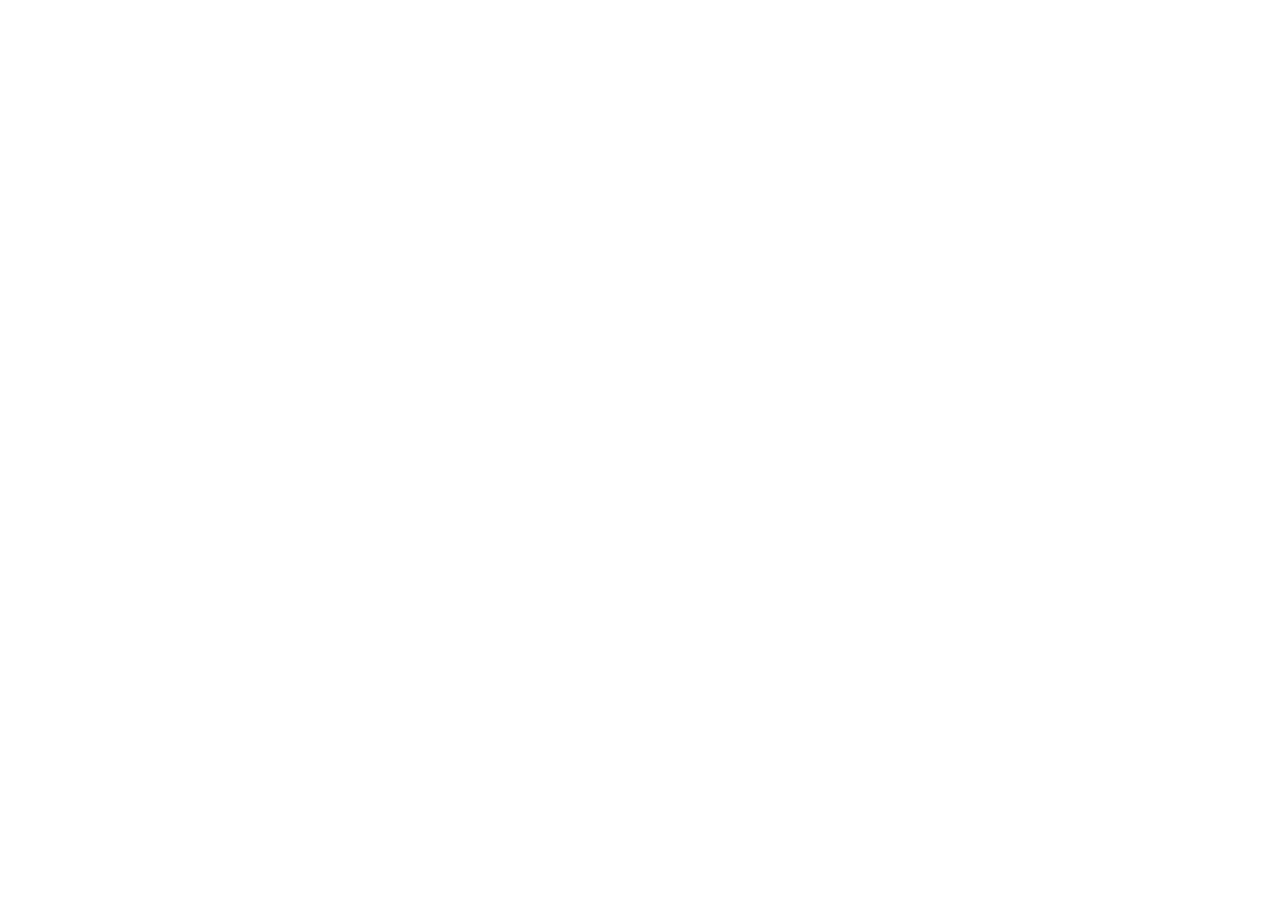
==== index.html @ 13519979 "Judah Beam web, from TheBox 1237421" ====
<!DOCTYPE html>
<html>
<head>
  <!--
    If you are serving your web app in a path other than the root, change the
    href value below to reflect the base path you are serving from.

    The path provided below has to start and end with a slash "/" in order for
    it to work correctly.

    For more details:
    * https://developer.mozilla.org/en-US/docs/Web/HTML/Element/base

    This is a placeholder for base href that will be replaced by the value of
    the `--base-href` argument provided to `flutter build`.
  -->
  <base href="/">

  <meta charset="UTF-8">
  <meta content="IE=Edge" http-equiv="X-UA-Compatible">
  <meta name="description" content="A new Flutter project.">

  <!-- iOS meta tags & icons -->
  <meta name="mobile-web-app-capable" content="yes">
  <meta name="apple-mobile-web-app-status-bar-style" content="black">
  <meta name="apple-mobile-web-app-title" content="Judah Beam">
  <link rel="apple-touch-icon" href="icons/Icon-192.png">

  <!-- Favicon -->
  <link rel="icon" type="image/png" href="favicon.png"/>

  <title>Judah Beam</title>
  <link rel="manifest" href="manifest.json">
</head>
<body>
  <!--
    You can customize the "flutter_bootstrap.js" script.
    This is useful to provide a custom configuration to the Flutter loader
    or to give the user feedback during the initialization process.

    For more details:
    * https://docs.flutter.dev/platform-integration/web/initialization
  -->
  <script src="flutter_bootstrap.js" async></script>
</body>
</html>
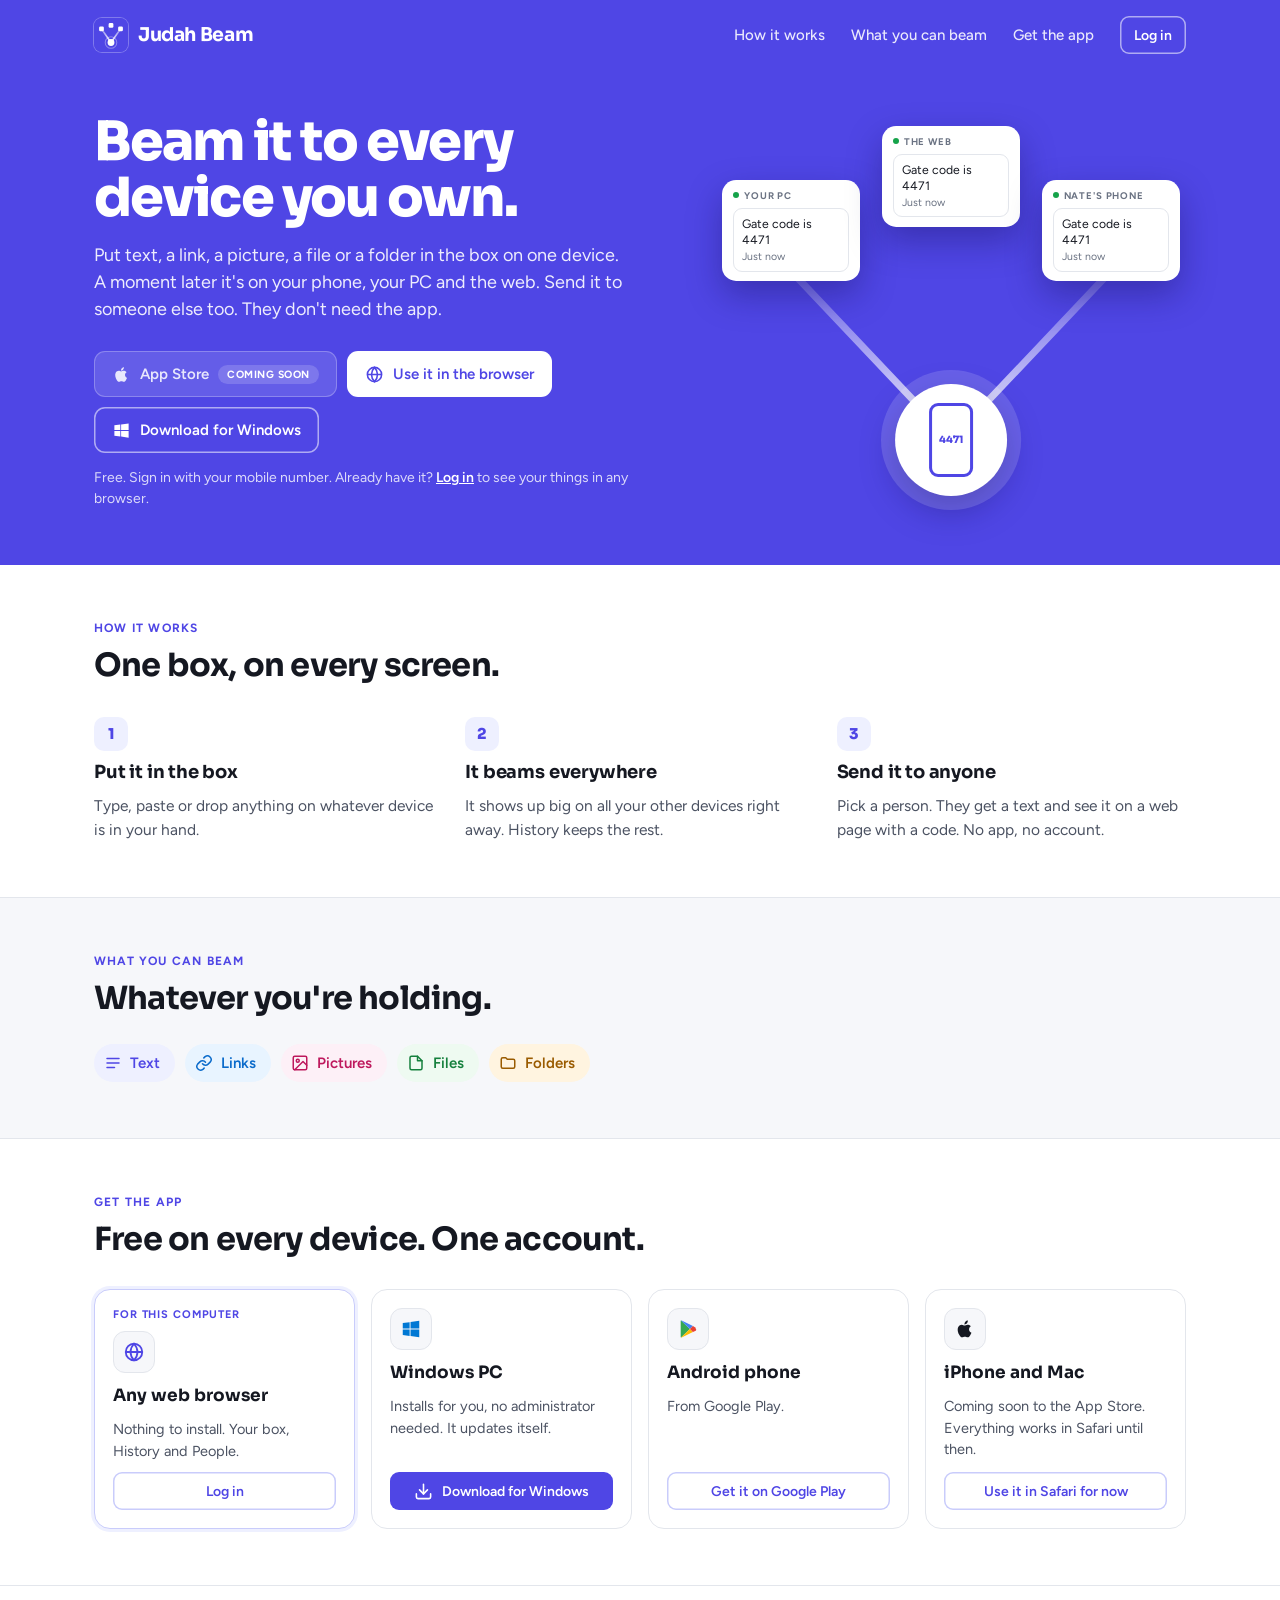
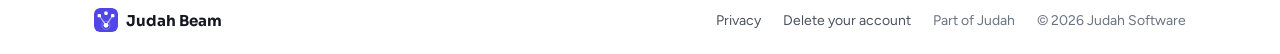
==== commit c6550ab8: "Judah Beam web, from TheBox a375546" ====
--- a/index.html
+++ b/index.html
@@ -1,46 +1,157 @@
-<!DOCTYPE html>
-<html>
-<head>
-  <!--
-    If you are serving your web app in a path other than the root, change the
-    href value below to reflect the base path you are serving from.
-
-    The path provided below has to start and end with a slash "/" in order for
-    it to work correctly.
-
-    For more details:
-    * https://developer.mozilla.org/en-US/docs/Web/HTML/Element/base
-
-    This is a placeholder for base href that will be replaced by the value of
-    the `--base-href` argument provided to `flutter build`.
-  -->
-  <base href="/">
-
-  <meta charset="UTF-8">
-  <meta content="IE=Edge" http-equiv="X-UA-Compatible">
-  <meta name="description" content="A new Flutter project.">
-
-  <!-- iOS meta tags & icons -->
-  <meta name="mobile-web-app-capable" content="yes">
-  <meta name="apple-mobile-web-app-status-bar-style" content="black">
-  <meta name="apple-mobile-web-app-title" content="Judah Beam">
-  <link rel="apple-touch-icon" href="icons/Icon-192.png">
-
-  <!-- Favicon -->
-  <link rel="icon" type="image/png" href="favicon.png"/>
-
-  <title>Judah Beam</title>
-  <link rel="manifest" href="manifest.json">
-</head>
-<body>
-  <!--
-    You can customize the "flutter_bootstrap.js" script.
-    This is useful to provide a custom configuration to the Flutter loader
-    or to give the user feedback during the initialization process.
-
-    For more details:
-    * https://docs.flutter.dev/platform-integration/web/initialization
-  -->
-  <script src="flutter_bootstrap.js" async></script>
-</body>
-</html>
+<!doctype html>
+<html lang="en">
+<head>
+<meta charset="utf-8">
+<meta name="viewport" content="width=device-width, initial-scale=1">
+<title>Judah Beam: beam it to every device you own</title>
+<meta name="description" content="Put text, a link, a picture, a file or a folder in the box on one device. A moment later it's on your phone, your PC and the web. Free for Windows, Android and any web browser.">
+<meta name="theme-color" content="#4f46e5">
+<meta name="color-scheme" content="light dark">
+<link rel="icon" href="favicon.svg" type="image/svg+xml">
+<link rel="icon" href="favicon.png" type="image/png" sizes="64x64">
+<link rel="apple-touch-icon" href="apple-touch-icon.png">
+<link rel="preconnect" href="https://fonts.googleapis.com">
+<link rel="preconnect" href="https://fonts.gstatic.com" crossorigin>
+<link rel="stylesheet" href="https://fonts.googleapis.com/css2?family=Sora:wght@600;700;800&family=Figtree:wght@400;500;600;700&display=swap">
+<link rel="stylesheet" href="styles.css">
+</head>
+<body>
+<!-- The Judah Beam website, www.judahbeam.com. Built to the approved mockup
+     design/website-mockup.html (Step 2). The web app itself lives at /app/.
+     No framework, no build step; site.js puts the visitor's device first. -->
+
+<svg width="0" height="0" style="position:absolute" aria-hidden="true" focusable="false">
+  <defs>
+    <symbol id="i-win" viewBox="0 0 24 24"><path fill="currentColor" d="M3 5.5 10.5 4.5v7H3zM11.5 4.4 21 3v8.5h-9.5zM3 12.5h7.5v7L3 18.5zM11.5 12.5H21V21l-9.5-1.4z"/></symbol>
+    <symbol id="i-apple" viewBox="0 0 24 24"><path fill="currentColor" d="M16.4 12.6c0-2.3 1.9-3.4 2-3.5-1.1-1.6-2.8-1.8-3.4-1.8-1.4-.1-2.8.9-3.5.9s-1.8-.9-3-.9C7 7.3 5.6 8.2 4.8 9.6c-1.6 2.8-.4 7 1.2 9.2.8 1.1 1.7 2.4 2.9 2.3 1.2 0 1.6-.7 3-.7s1.8.7 3 .7c1.3 0 2.1-1.1 2.8-2.3.9-1.3 1.3-2.5 1.3-2.6 0 0-2.6-1-2.6-3.6zM14.1 5.8c.6-.8 1.1-1.9 1-3-.9 0-2.1.6-2.7 1.4-.6.7-1.1 1.8-1 2.9 1 .1 2.1-.5 2.7-1.3z"/></symbol>
+    <symbol id="i-play" viewBox="0 0 24 24"><path fill="#34a853" d="M4 3.2v17.6c0 .3.2.5.4.6l9.7-9.4L4.4 2.6c-.2.1-.4.3-.4.6z"/><path fill="#fbbc04" d="m17.4 15.3-3.3-3.3L4.4 21.4c.2.1.5.1.7 0l12.3-6.1z"/><path fill="#4285f4" d="m17.4 8.7-12.3-6c-.2-.1-.5-.1-.7-.1l9.7 9.4 3.3-3.3z"/><path fill="#ea4335" d="M20.4 10.6 17.4 8.7 14.1 12l3.3 3.3 3-1.5c.8-.5.8-1.7 0-2.2z"/></symbol>
+    <symbol id="i-globe" viewBox="0 0 24 24"><g fill="none" stroke="currentColor" stroke-width="2"><circle cx="12" cy="12" r="9"/><path d="M3 12h18M12 3c2.5 2.7 3.8 5.7 3.8 9s-1.3 6.3-3.8 9c-2.5-2.7-3.8-5.7-3.8-9S9.5 5.7 12 3z"/></g></symbol>
+    <symbol id="i-save" viewBox="0 0 24 24"><g fill="none" stroke="currentColor" stroke-width="2" stroke-linecap="round" stroke-linejoin="round"><path d="M21 15v4a2 2 0 0 1-2 2H5a2 2 0 0 1-2-2v-4"/><path d="m7 10 5 5 5-5"/><path d="M12 15V3"/></g></symbol>
+    <symbol id="i-text" viewBox="0 0 24 24"><path d="M4 6h16M4 12h16M4 18h10"/></symbol>
+    <symbol id="i-link" viewBox="0 0 24 24"><path d="M10 13a5 5 0 0 0 7.5.5l3-3a5 5 0 0 0-7-7l-1.7 1.7"/><path d="M14 11a5 5 0 0 0-7.5-.5l-3 3a5 5 0 0 0 7 7l1.7-1.7"/></symbol>
+    <symbol id="i-pic" viewBox="0 0 24 24"><rect x="3" y="3" width="18" height="18" rx="2"/><circle cx="9" cy="9" r="2"/><path d="m21 15-5-5L5 21"/></symbol>
+    <symbol id="i-file" viewBox="0 0 24 24"><path d="M14 3H6a2 2 0 0 0-2 2v14a2 2 0 0 0 2 2h12a2 2 0 0 0 2-2V9z"/><path d="M14 3v6h6"/></symbol>
+    <symbol id="i-folder" viewBox="0 0 24 24"><path d="M3 7a2 2 0 0 1 2-2h4l2 2h8a2 2 0 0 1 2 2v8a2 2 0 0 1-2 2H5a2 2 0 0 1-2-2z"/></symbol>
+  </defs>
+</svg>
+
+<a class="skip" href="#main">Skip to the content</a>
+
+<header class="snav">
+  <div class="wrap navin">
+    <a class="brand" href="./" aria-label="Judah Beam, home"><img class="mark" src="favicon.svg" alt="" width="34" height="34">Judah Beam</a>
+    <nav class="links" aria-label="On this page">
+      <a href="#how">How it works</a><a href="#what">What you can beam</a><a href="#get">Get the app</a>
+    </nav>
+    <a class="btn ghost sm" href="/app/">Log in</a>
+  </div>
+</header>
+
+<main id="main">
+  <section class="hero">
+    <div class="wrap heroin">
+      <div class="herotext">
+        <h1>Beam it to every device you own.</h1>
+        <p class="lede">Put text, a link, a picture, a file or a folder in the box on one device. A moment later it's on your phone, your PC and the web. Send it to someone else too. They don't need the app.</p>
+        <!-- Without JavaScript these show as they are (the Windows PC order); site.js
+             rearranges them for the visitor's device. -->
+        <div class="ctas" data-dlwrap>
+          <a class="btn white" id="cta-win" data-installer href="https://github.com/JudahSoftware/JudahBeam-releases/releases/latest"><svg aria-hidden="true"><use href="#i-win"/></svg>Download for Windows</a>
+          <a class="btn ghost" id="cta-play" href="https://play.google.com/store/apps/details?id=com.judah.beam"><svg aria-hidden="true"><use href="#i-play"/></svg>Google Play</a>
+          <span class="btn off" id="cta-apple"><svg aria-hidden="true"><use href="#i-apple"/></svg>App Store <span class="soon">Coming soon</span></span>
+          <a class="btn ghost" id="cta-web" href="/app/" hidden><svg aria-hidden="true"><use href="#i-globe"/></svg><span class="label">Use it in the browser</span></a>
+          <p class="dlnote" hidden role="status"><b>Downloading.</b> Open JudahBeam-Setup when it finishes. If Windows says it protected your PC, click More info, then Run anyway.</p>
+        </div>
+        <p class="fine" id="hero-fine">Free. Sign in with your mobile number. <span class="more">Already have it? <a href="/app/">Log in</a> to see your things in any browser.</span></p>
+      </div>
+      <div class="beam" aria-hidden="true">
+        <svg class="rays" viewBox="0 0 470 380" focusable="false">
+          <defs><linearGradient id="ray" x1="0" y1="1" x2="0" y2="0"><stop offset="0" stop-color="#fff" stop-opacity=".9"/><stop offset="1" stop-color="#fff" stop-opacity=".15"/></linearGradient></defs>
+          <g stroke="url(#ray)" stroke-width="7" stroke-linecap="round"><line x1="235" y1="318" x2="76" y2="150"/><line x1="235" y1="318" x2="235" y2="98"/><line x1="235" y1="318" x2="394" y2="150"/></g>
+        </svg>
+        <div class="dev d1"><span class="lab"><i></i>Your PC</span><div class="it">Gate code is 4471<small>Just now</small></div></div>
+        <div class="dev d2"><span class="lab"><i></i>The web</span><div class="it">Gate code is 4471<small>Just now</small></div></div>
+        <div class="dev d3"><span class="lab"><i></i>Nate's phone</span><div class="it">Gate code is 4471<small>Just now</small></div></div>
+        <div class="src"><span class="mini">4471</span></div>
+      </div>
+    </div>
+  </section>
+
+  <section class="band" id="how" aria-labelledby="how-h">
+    <div class="wrap">
+      <span class="eyebrow">How it works</span>
+      <h2 id="how-h">One box, on every screen.</h2>
+      <ol class="steps">
+        <li class="step"><span class="n" aria-hidden="true">1</span><h3>Put it in the box</h3><p>Type, paste or drop anything on whatever device is in your hand.</p></li>
+        <li class="step"><span class="n" aria-hidden="true">2</span><h3>It beams everywhere</h3><p>It shows up big on all your other devices right away. History keeps the rest.</p></li>
+        <li class="step"><span class="n" aria-hidden="true">3</span><h3>Send it to anyone</h3><p>Pick a person. They get a text and see it on a web page with a code. No app, no account.</p></li>
+      </ol>
+    </div>
+  </section>
+
+  <section class="band alt" id="what" aria-labelledby="what-h">
+    <div class="wrap">
+      <span class="eyebrow">What you can beam</span>
+      <h2 id="what-h">Whatever you're holding.</h2>
+      <ul class="kinds">
+        <li class="kind k-text"><svg aria-hidden="true"><use href="#i-text"/></svg>Text</li>
+        <li class="kind k-link"><svg aria-hidden="true"><use href="#i-link"/></svg>Links</li>
+        <li class="kind k-pic"><svg aria-hidden="true"><use href="#i-pic"/></svg>Pictures</li>
+        <li class="kind k-file"><svg aria-hidden="true"><use href="#i-file"/></svg>Files</li>
+        <li class="kind k-folder"><svg aria-hidden="true"><use href="#i-folder"/></svg>Folders</li>
+      </ul>
+    </div>
+  </section>
+
+  <section class="band" id="get" aria-labelledby="get-h">
+    <div class="wrap">
+      <span class="eyebrow">Get the app</span>
+      <h2 id="get-h">Free on every device. One account.</h2>
+      <div class="gets" id="gets">
+        <div class="get" id="get-win" data-dlwrap>
+          <span class="tag"></span>
+          <span class="ic win" aria-hidden="true"><svg><use href="#i-win"/></svg></span>
+          <h3>Windows PC</h3>
+          <p class="say">Installs for you, no administrator needed. It updates itself.</p>
+          <div class="acts"><a class="btn brand sm" data-installer href="https://github.com/JudahSoftware/JudahBeam-releases/releases/latest"><svg aria-hidden="true"><use href="#i-save"/></svg>Download for Windows</a></div>
+          <p class="dlnote" hidden role="status"><b>Downloading.</b> Open JudahBeam-Setup when it finishes. If Windows says it protected your PC, click More info, then Run anyway.</p>
+        </div>
+        <div class="get" id="get-android">
+          <span class="tag"></span>
+          <span class="ic" aria-hidden="true"><svg><use href="#i-play"/></svg></span>
+          <h3>Android phone</h3>
+          <p class="say">From Google Play.</p>
+          <div class="acts"><a class="btn line sm" href="https://play.google.com/store/apps/details?id=com.judah.beam">Get it on Google Play</a></div>
+        </div>
+        <div class="get" id="get-apple">
+          <span class="tag"></span>
+          <span class="ic" aria-hidden="true"><svg><use href="#i-apple"/></svg></span>
+          <h3>iPhone and Mac</h3>
+          <p class="say">Coming soon to the App Store. Everything works in Safari until then.</p>
+          <div class="acts"><a class="btn line sm" href="/app/">Use it in Safari for now</a></div>
+        </div>
+        <div class="get" id="get-web">
+          <span class="tag"></span>
+          <span class="ic accent" aria-hidden="true"><svg><use href="#i-globe"/></svg></span>
+          <h3>Any web browser</h3>
+          <p class="say">Nothing to install. Your box, History and People.</p>
+          <div class="acts"><a class="btn line sm" href="/app/">Log in</a></div>
+        </div>
+      </div>
+    </div>
+  </section>
+</main>
+
+<footer class="foot">
+  <div class="wrap footin">
+    <span class="brand"><img class="mark" src="favicon.svg" alt="" width="24" height="24">Judah Beam</span>
+    <a href="https://judahbeam.pages.dev/privacy">Privacy</a>
+    <a href="https://judahbeam.pages.dev/delete-account">Delete your account</a>
+    <span>Part of Judah</span>
+    <span>© 2026 Judah Software</span>
+  </div>
+</footer>
+
+<script src="site.js"></script>
+</body>
+</html>
--- a/styles.css
+++ b/styles.css
@@ -0,0 +1,171 @@
+/* The Judah Beam website, www.judahbeam.com. The look of the approved mockup
+   design/website-mockup.html: the logo's purple, white marks, Sora for headings and
+   Figtree for reading text. Light and dark follow the visitor's device; the top bar
+   and the hero stay purple in both. No framework, no build step. */
+:root {
+  --brand: #4f46e5;          /* the logo's purple: top bar, hero, filled buttons */
+  --accent: #4f46e5;         /* purple used as text or lines on the page */
+  --accent-soft: #eef0ff; --accent-line: #c9ccfb;
+  --page: #ffffff; --surface: #ffffff; --surface-2: #f6f7fa; --line: #e3e6ec; --line-2: #d5d9e1;
+  --ink: #151821; --ink-2: #4b5262; --ink-3: #6b7383;
+  --link-bg: #e8f4ff; --link-fg: #0b6bcb; --file-bg: #eefaf1; --file-fg: #15803d;
+  --pic-bg: #fdf0f7; --pic-fg: #be185d; --folder-bg: #fff4e0; --folder-fg: #9a5b00;
+  --ok: #16a34a; --white: #ffffff; --win: #0078d4;
+  --display: "Sora", "Segoe UI", system-ui, sans-serif;
+  --body: "Figtree", "Segoe UI", system-ui, -apple-system, Roboto, sans-serif;
+  --gutter: 44px;
+  color-scheme: light dark;
+}
+@media (prefers-color-scheme: dark) {
+  :root {
+    --accent: #a5a0ff; --accent-soft: #24264a; --accent-line: #4a47a0;
+    --page: #12141b; --surface: #1b1e27; --surface-2: #171a22; --line: #2b3040; --line-2: #3a4050;
+    --ink: #eceef3; --ink-2: #b7bcc8; --ink-3: #959cab;
+    --link-bg: #1b2a3c; --link-fg: #6fb3f2; --file-bg: #1b2e22; --file-fg: #5fcb7f;
+    --pic-bg: #34202c; --pic-fg: #f08bbe; --folder-bg: #33270f; --folder-fg: #f0b45a;
+    --win: #4aa8f0;
+  }
+}
+
+* { box-sizing: border-box; }
+html { -webkit-text-size-adjust: 100%; scroll-behavior: smooth; }
+@media (prefers-reduced-motion: reduce) { html { scroll-behavior: auto; } }
+body { margin: 0; background: var(--page); color: var(--ink); font: 16px/1.5 var(--body); -webkit-font-smoothing: antialiased; overflow-x: hidden; }
+h1, h2, h3 { font-family: var(--display); text-wrap: balance; margin: 0; }
+p { margin: 0; }
+img, svg { display: block; }
+[hidden] { display: none !important; }
+
+/* one centred column for every band; never narrower than a 16px gutter each side */
+.wrap { max-width: 1180px; margin: 0 auto; padding-left: max(var(--gutter), env(safe-area-inset-left, 0px)); padding-right: max(var(--gutter), env(safe-area-inset-right, 0px)); }
+
+/* keyboard focus is always visible: white on the purple, purple on the page */
+:focus-visible { outline: 3px solid var(--accent); outline-offset: 3px; border-radius: 6px; }
+.snav :focus-visible, .hero :focus-visible { outline-color: var(--white); }
+.skip { position: absolute; left: 12px; top: -60px; z-index: 10; background: var(--white); color: var(--brand); font-weight: 700; padding: 10px 14px; border-radius: 10px; text-decoration: none; }
+.skip:focus { top: 12px; }
+
+/* ---------------------------------------------------------------- buttons */
+.btn { display: inline-flex; align-items: center; justify-content: center; gap: 9px; border-radius: 11px; font: 600 15px var(--body); text-decoration: none; white-space: nowrap; padding: 0 18px; min-height: 46px; border: 0; cursor: pointer; }
+.btn svg { width: 19px; height: 19px; flex: none; }
+.btn.white { background: var(--white); color: var(--brand); }
+.btn.white:hover { background: #f1f1ff; }
+.btn.ghost { background: transparent; color: var(--white); box-shadow: inset 0 0 0 1.5px rgba(255,255,255,.55); }
+.btn.ghost:hover { background: rgba(255,255,255,.1); }
+.btn.brand { background: var(--brand); color: var(--white); }
+.btn.brand:hover { background: #3d34c9; }
+.btn.line { background: var(--surface); color: var(--accent); box-shadow: inset 0 0 0 1.5px var(--accent-line); }
+.btn.line:hover { background: var(--accent-soft); }
+.btn.off { background: rgba(255,255,255,.12); color: rgba(255,255,255,.85); box-shadow: inset 0 0 0 1px rgba(255,255,255,.25); cursor: default; }
+.btn.sm { min-height: 38px; font-size: 14px; padding: 0 14px; border-radius: 9px; }
+.soon { font: 700 10.5px var(--body); letter-spacing: .05em; text-transform: uppercase; background: var(--surface-2); color: var(--ink-3); border: 1px solid var(--line); border-radius: 99px; padding: 2px 8px; white-space: nowrap; }
+.btn.off .soon { background: rgba(255,255,255,.16); color: var(--white); border-color: transparent; }
+
+/* ---------------------------------------------------------------- top bar */
+.snav { background: var(--brand); color: var(--white); }
+.navin { display: flex; align-items: center; gap: 26px; padding-top: 16px; padding-bottom: 16px; }
+.snav .brand { display: flex; align-items: center; gap: 10px; font: 700 19px var(--display); letter-spacing: -.02em; margin-right: auto; color: var(--white); text-decoration: none; }
+.snav .brand .mark { width: 34px; height: 34px; border-radius: 8px; box-shadow: 0 0 0 1px rgba(255,255,255,.28); }
+.snav .links { display: flex; gap: 26px; }
+.snav .links a { color: rgba(255,255,255,.88); text-decoration: none; font-weight: 500; font-size: 15px; }
+.snav .links a:hover { color: var(--white); text-decoration: underline; text-underline-offset: 4px; }
+
+/* ---------------------------------------------------------------- hero */
+.hero { background: var(--brand); color: var(--white); overflow: hidden; }
+.heroin { display: grid; grid-template-columns: minmax(0, 1fr) minmax(0, 470px); gap: 40px; align-items: center; padding-top: 44px; padding-bottom: 56px; }
+.hero h1 { font-size: 54px; line-height: 1.04; font-weight: 800; letter-spacing: -.035em; }
+.hero .lede { font-size: 18px; line-height: 1.5; color: rgba(255,255,255,.9); max-width: 540px; margin-top: 16px; }
+.hero .ctas { display: flex; flex-wrap: wrap; gap: 10px; margin-top: 28px; }
+.hero .fine { font-size: 14px; color: rgba(255,255,255,.8); margin-top: 14px; }
+.hero .fine a { color: var(--white); font-weight: 600; }
+
+/* the line after Download for Windows */
+.dlnote { flex-basis: 100%; border-radius: 12px; padding: 12px 14px; font-size: 14px; line-height: 1.45; background: var(--accent-soft); border: 1px solid var(--accent-line); color: var(--ink); }
+.hero .dlnote { background: rgba(255,255,255,.14); border-color: rgba(255,255,255,.3); color: var(--white); max-width: 540px; }
+.dlnote a { color: inherit; font-weight: 600; }
+
+/* the logo, grown into the hero: one phone at the bottom beams to three devices.
+   Laid out on a 470 x 380 picture; with container units it shrinks as one piece. */
+.beam { position: relative; width: 100%; max-width: 470px; margin: 0 auto; aspect-ratio: 470 / 380; container-type: inline-size; }
+.beam svg.rays { position: absolute; inset: 0; width: 100%; height: 100%; }
+.dev { position: absolute; background: #ffffff; color: #151821; border-radius: 14px; box-shadow: 0 14px 34px rgba(16,12,80,.35); padding: 10px 11px; width: 138px; width: 29.4cqw; padding: 2.1cqw 2.3cqw; border-radius: 3cqw; }
+.dev .lab { font: 700 9.5px var(--body); font-size: 2.05cqw; letter-spacing: .09em; text-transform: uppercase; color: #6b7383; display: flex; align-items: center; gap: 5px; white-space: nowrap; }
+.dev .lab i { width: 6px; height: 6px; border-radius: 50%; background: var(--ok); display: block; flex: none; }
+.dev .it { margin-top: 7px; margin-top: 1.5cqw; border: 1px solid #e3e6ec; border-radius: 9px; padding: 7px 8px; padding: 1.5cqw 1.7cqw; font-size: 12px; font-size: 2.6cqw; line-height: 1.3; }
+.dev .it small { display: block; color: #6b7383; font-size: 10.5px; font-size: 2.25cqw; margin-top: 2px; }
+.dev.d1 { left: 1.3%; top: 15.3%; }
+.dev.d2 { left: 35.3%; top: 1%; }
+.dev.d3 { right: 1.3%; top: 15.3%; }
+.src { position: absolute; left: 50%; bottom: 1.6%; transform: translateX(-50%); width: 23.8%; aspect-ratio: 1; border-radius: 50%; background: #ffffff; display: grid; place-items: center;
+  box-shadow: 0 0 0 14px rgba(255,255,255,.14), 0 14px 34px rgba(16,12,80,.35); box-shadow: 0 0 0 3cqw rgba(255,255,255,.14), 0 14px 34px rgba(16,12,80,.35); }
+.src .mini { width: 39%; height: 66%; border-radius: 9px; border: 3px solid var(--brand); display: grid; place-items: center; font: 800 10px var(--display); font-size: 2.15cqw; color: var(--brand); }
+
+/* ---------------------------------------------------------------- bands */
+.band { padding: 56px 0; }
+.band.alt { background: var(--surface-2); border-top: 1px solid var(--line); border-bottom: 1px solid var(--line); }
+.eyebrow { display: block; font: 700 12px var(--body); letter-spacing: .1em; text-transform: uppercase; color: var(--accent); }
+.band h2 { font-size: 32px; font-weight: 700; letter-spacing: -.025em; margin-top: 6px; }
+.steps { list-style: none; padding: 0; margin: 28px 0 0; display: grid; grid-template-columns: repeat(3, minmax(0, 1fr)); gap: 22px; }
+.step { display: flex; flex-direction: column; gap: 8px; }
+.step .n { width: 34px; height: 34px; border-radius: 10px; background: var(--accent-soft); color: var(--accent); font: 800 15px/34px var(--display); text-align: center; }
+.step h3 { font-size: 18px; font-weight: 700; letter-spacing: -.01em; }
+.step p { color: var(--ink-2); font-size: 15.5px; }
+.kinds { list-style: none; padding: 0; margin: 22px 0 0; display: flex; flex-wrap: wrap; gap: 10px; }
+.kind { display: inline-flex; align-items: center; gap: 8px; border-radius: 99px; padding: 8px 15px 8px 10px; font-weight: 600; font-size: 15px; }
+.kind svg { width: 18px; height: 18px; fill: none; stroke: currentColor; stroke-width: 2; stroke-linecap: round; stroke-linejoin: round; }
+.k-text { background: var(--accent-soft); color: var(--accent); }
+.k-link { background: var(--link-bg); color: var(--link-fg); }
+.k-pic { background: var(--pic-bg); color: var(--pic-fg); }
+.k-file { background: var(--file-bg); color: var(--file-fg); }
+.k-folder { background: var(--folder-bg); color: var(--folder-fg); }
+
+/* ---------------------------------------------------------------- get the app */
+.gets { display: grid; grid-template-columns: repeat(4, minmax(0, 1fr)); gap: 16px; margin-top: 26px; }
+.get { border: 1px solid var(--line); border-radius: 16px; padding: 18px; display: flex; flex-direction: column; gap: 10px; background: var(--surface); }
+.get.here { border-color: var(--accent-line); box-shadow: 0 0 0 3px var(--accent-soft); }
+.get .tag { font: 700 11px var(--body); letter-spacing: .08em; text-transform: uppercase; color: var(--accent); }
+.get .tag:empty { display: none; }
+.get .ic { width: 42px; height: 42px; border-radius: 12px; background: var(--surface-2); border: 1px solid var(--line); display: grid; place-items: center; color: var(--ink); }
+.get .ic.win { color: var(--win); }
+.get .ic.accent { color: var(--accent); }
+.get .ic svg { width: 22px; height: 22px; }
+.get h3 { font-size: 17px; font-weight: 700; }
+.get .say { color: var(--ink-2); font-size: 14.5px; flex: 1; }
+.get .acts { display: flex; flex-direction: column; gap: 8px; }
+
+/* ---------------------------------------------------------------- footer */
+.foot { border-top: 1px solid var(--line); color: var(--ink-3); font-size: 14px; }
+.footin { display: flex; flex-wrap: wrap; align-items: center; gap: 12px 22px; padding-top: 22px; padding-bottom: 22px; }
+.foot .brand { display: flex; align-items: center; gap: 8px; font: 700 15px var(--display); color: var(--ink); margin-right: auto; }
+.foot .brand .mark { width: 24px; height: 24px; border-radius: 6px; }
+.foot a { color: var(--ink-2); text-decoration: none; }
+.foot a:hover { text-decoration: underline; }
+
+/* ---------------------------------------------------------------- smaller screens */
+@media (max-width: 1000px) {
+  .gets { grid-template-columns: repeat(2, minmax(0, 1fr)); }
+  .heroin { grid-template-columns: minmax(0, 1fr) minmax(0, 380px); gap: 28px; }
+  .hero h1 { font-size: 44px; }
+}
+@media (max-width: 760px) {
+  :root { --gutter: 20px; }
+  .snav .links { display: none; }
+  .navin { gap: 10px; padding-top: 10px; padding-bottom: 10px; }
+  .snav .brand { font-size: 17px; }
+  .snav .brand .mark { width: 30px; height: 30px; }
+  .heroin { grid-template-columns: minmax(0, 1fr); gap: 22px; padding-top: 24px; padding-bottom: 32px; }
+  .hero h1 { font-size: 34px; }
+  .hero .lede { font-size: 16px; margin-top: 10px; }
+  .hero .ctas { flex-direction: column; margin-top: 18px; }
+  .hero .ctas .btn { width: 100%; }
+  .beam { max-width: 400px; }
+  .band { padding: 32px 0; }
+  .band h2 { font-size: 24px; }
+  .steps { grid-template-columns: minmax(0, 1fr); gap: 16px; margin-top: 18px; }
+  .gets { grid-template-columns: minmax(0, 1fr); gap: 10px; margin-top: 16px; }
+  .foot .brand { width: 100%; }
+}
+@media (max-width: 360px) {
+  :root { --gutter: 16px; }
+  .btn { white-space: normal; text-align: center; }
+}
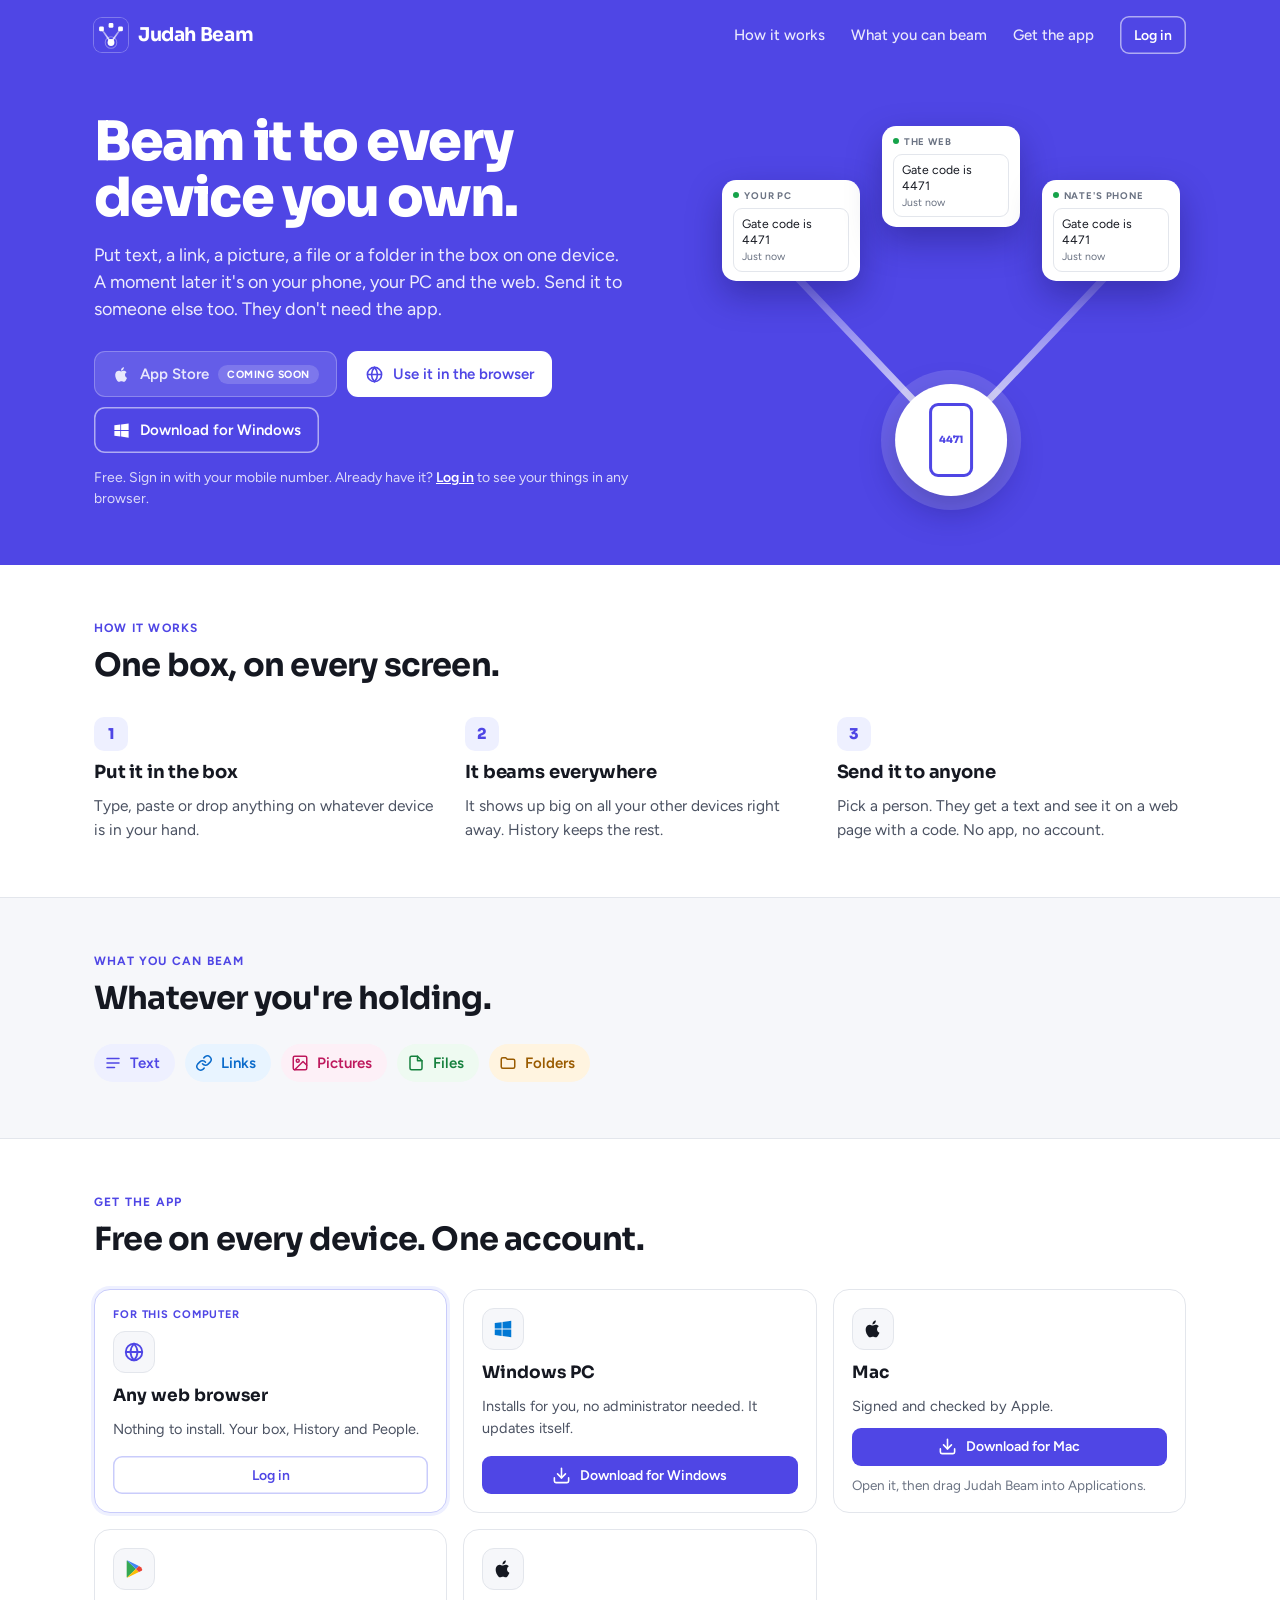
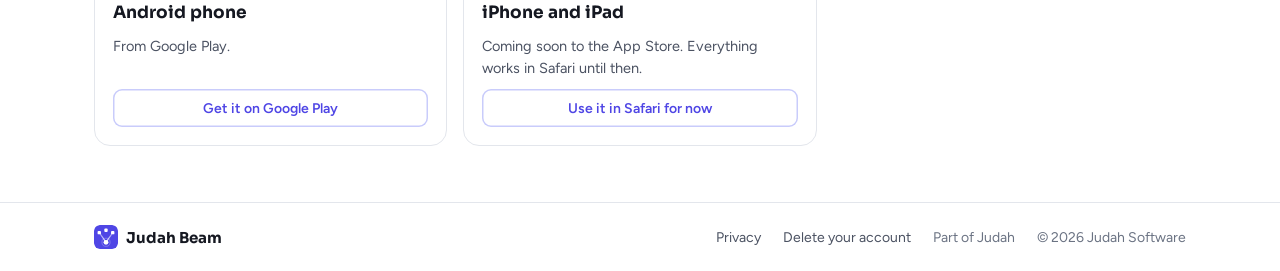
==== commit ed2fb197: "Judah Beam web, from TheBox 142c549" ====
--- a/index.html
+++ b/index.html
@@ -4,7 +4,7 @@
 <meta charset="utf-8">
 <meta name="viewport" content="width=device-width, initial-scale=1">
 <title>Judah Beam: beam it to every device you own</title>
-<meta name="description" content="Put text, a link, a picture, a file or a folder in the box on one device. A moment later it's on your phone, your PC and the web. Free for Windows, Android and any web browser.">
+<meta name="description" content="Put text, a link, a picture, a file or a folder in the box on one device. A moment later it's on your phone, your PC and the web. Free for Windows, Mac, Android and any web browser.">
 <meta name="theme-color" content="#4f46e5">
 <meta name="color-scheme" content="light dark">
 <link rel="icon" href="favicon.svg" type="image/svg+xml">
@@ -58,6 +58,7 @@
         <div class="ctas" data-dlwrap>
           <a class="btn white" id="cta-win" data-installer href="https://github.com/JudahSoftware/JudahBeam-releases/releases/latest"><svg aria-hidden="true"><use href="#i-win"/></svg>Download for Windows</a>
           <a class="btn ghost" id="cta-play" href="https://play.google.com/store/apps/details?id=com.judah.beam"><svg aria-hidden="true"><use href="#i-play"/></svg>Google Play</a>
+          <a class="btn ghost" id="cta-mac" href="https://github.com/JudahSoftware/JudahBeam-releases/releases/download/mac/JudahBeam-Mac.dmg" hidden><svg aria-hidden="true"><use href="#i-apple"/></svg>Download for Mac</a>
           <span class="btn off" id="cta-apple"><svg aria-hidden="true"><use href="#i-apple"/></svg>App Store <span class="soon">Coming soon</span></span>
           <a class="btn ghost" id="cta-web" href="/app/" hidden><svg aria-hidden="true"><use href="#i-globe"/></svg><span class="label">Use it in the browser</span></a>
           <p class="dlnote" hidden role="status"><b>Downloading.</b> Open JudahBeam-Setup when it finishes. If Windows says it protected your PC, click More info, then Run anyway.</p>
@@ -116,6 +117,16 @@
           <div class="acts"><a class="btn brand sm" data-installer href="https://github.com/JudahSoftware/JudahBeam-releases/releases/latest"><svg aria-hidden="true"><use href="#i-save"/></svg>Download for Windows</a></div>
           <p class="dlnote" hidden role="status"><b>Downloading.</b> Open JudahBeam-Setup when it finishes. If Windows says it protected your PC, click More info, then Run anyway.</p>
         </div>
+        <!-- Its own release (tag mac), never GitHub's "latest", so the Windows lookup in
+             site.js never picks it up. Published with app/tool/release_mac.ps1. -->
+        <div class="get" id="get-mac">
+          <span class="tag"></span>
+          <span class="ic" aria-hidden="true"><svg><use href="#i-apple"/></svg></span>
+          <h3>Mac</h3>
+          <p class="say">Signed and checked by Apple.</p>
+          <div class="acts"><a class="btn brand sm" href="https://github.com/JudahSoftware/JudahBeam-releases/releases/download/mac/JudahBeam-Mac.dmg"><svg aria-hidden="true"><use href="#i-save"/></svg>Download for Mac</a></div>
+          <p class="macnote">Open it, then drag Judah Beam into Applications.</p>
+        </div>
         <div class="get" id="get-android">
           <span class="tag"></span>
           <span class="ic" aria-hidden="true"><svg><use href="#i-play"/></svg></span>
@@ -126,7 +137,7 @@
         <div class="get" id="get-apple">
           <span class="tag"></span>
           <span class="ic" aria-hidden="true"><svg><use href="#i-apple"/></svg></span>
-          <h3>iPhone and Mac</h3>
+          <h3>iPhone and iPad</h3>
           <p class="say">Coming soon to the App Store. Everything works in Safari until then.</p>
           <div class="acts"><a class="btn line sm" href="/app/">Use it in Safari for now</a></div>
         </div>
--- a/styles.css
+++ b/styles.css
@@ -120,7 +120,7 @@
 .k-folder { background: var(--folder-bg); color: var(--folder-fg); }
 
 /* ---------------------------------------------------------------- get the app */
-.gets { display: grid; grid-template-columns: repeat(4, minmax(0, 1fr)); gap: 16px; margin-top: 26px; }
+.gets { display: grid; grid-template-columns: repeat(3, minmax(0, 1fr)); gap: 16px; margin-top: 26px; }
 .get { border: 1px solid var(--line); border-radius: 16px; padding: 18px; display: flex; flex-direction: column; gap: 10px; background: var(--surface); }
 .get.here { border-color: var(--accent-line); box-shadow: 0 0 0 3px var(--accent-soft); }
 .get .tag { font: 700 11px var(--body); letter-spacing: .08em; text-transform: uppercase; color: var(--accent); }
@@ -132,6 +132,7 @@
 .get h3 { font-size: 17px; font-weight: 700; }
 .get .say { color: var(--ink-2); font-size: 14.5px; flex: 1; }
 .get .acts { display: flex; flex-direction: column; gap: 8px; }
+.get .macnote { color: var(--ink-3); font-size: 13.5px; line-height: 1.4; }
 
 /* ---------------------------------------------------------------- footer */
 .foot { border-top: 1px solid var(--line); color: var(--ink-3); font-size: 14px; }
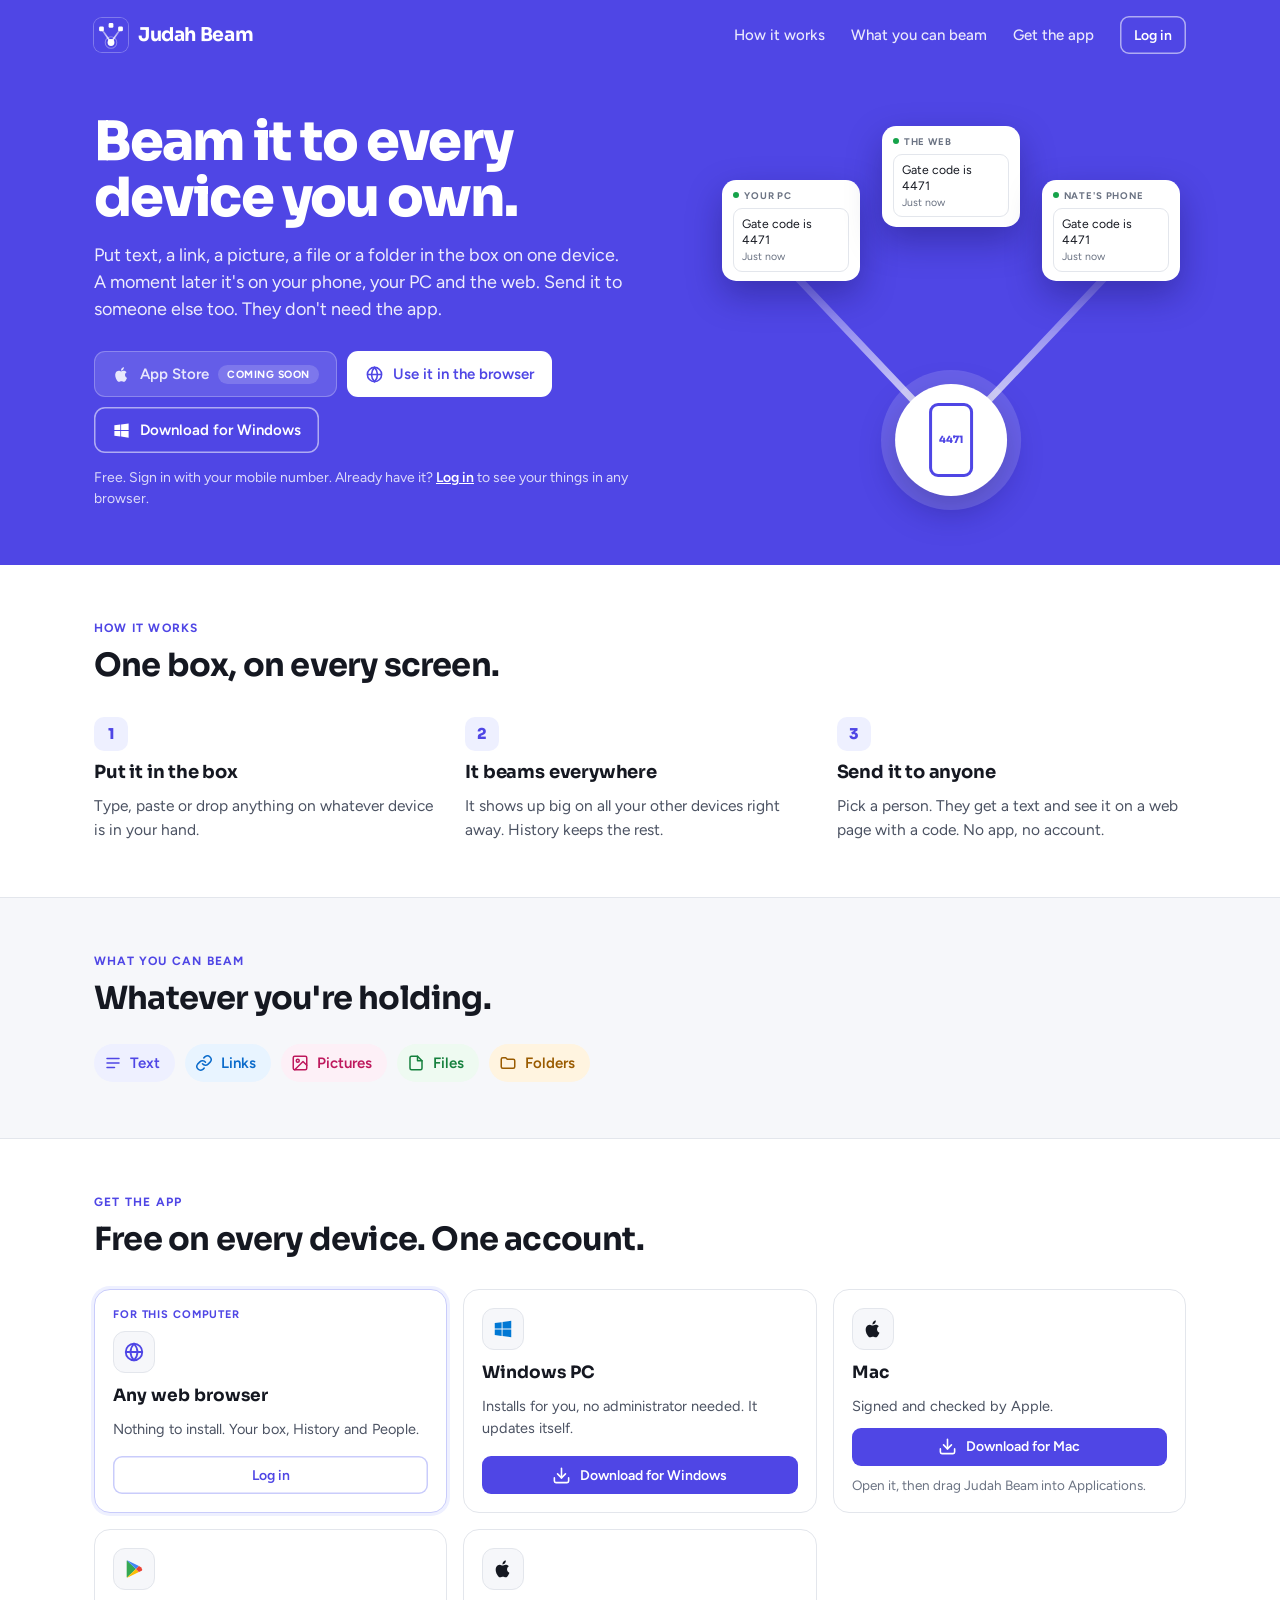
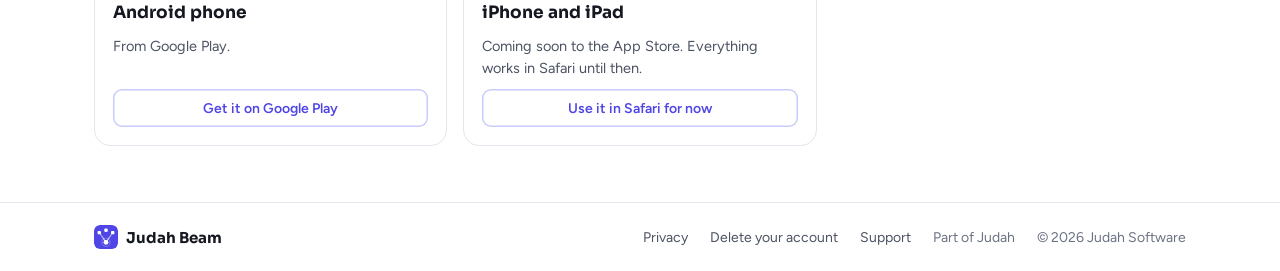
==== commit 4b36a636: "Judah Beam web, from TheBox c08edce" ====
--- a/index.html
+++ b/index.html
@@ -158,6 +158,7 @@
     <span class="brand"><img class="mark" src="favicon.svg" alt="" width="24" height="24">Judah Beam</span>
     <a href="https://judahbeam.pages.dev/privacy">Privacy</a>
     <a href="https://judahbeam.pages.dev/delete-account">Delete your account</a>
+    <a href="support/">Support</a>
     <span>Part of Judah</span>
     <span>© 2026 Judah Software</span>
   </div>
